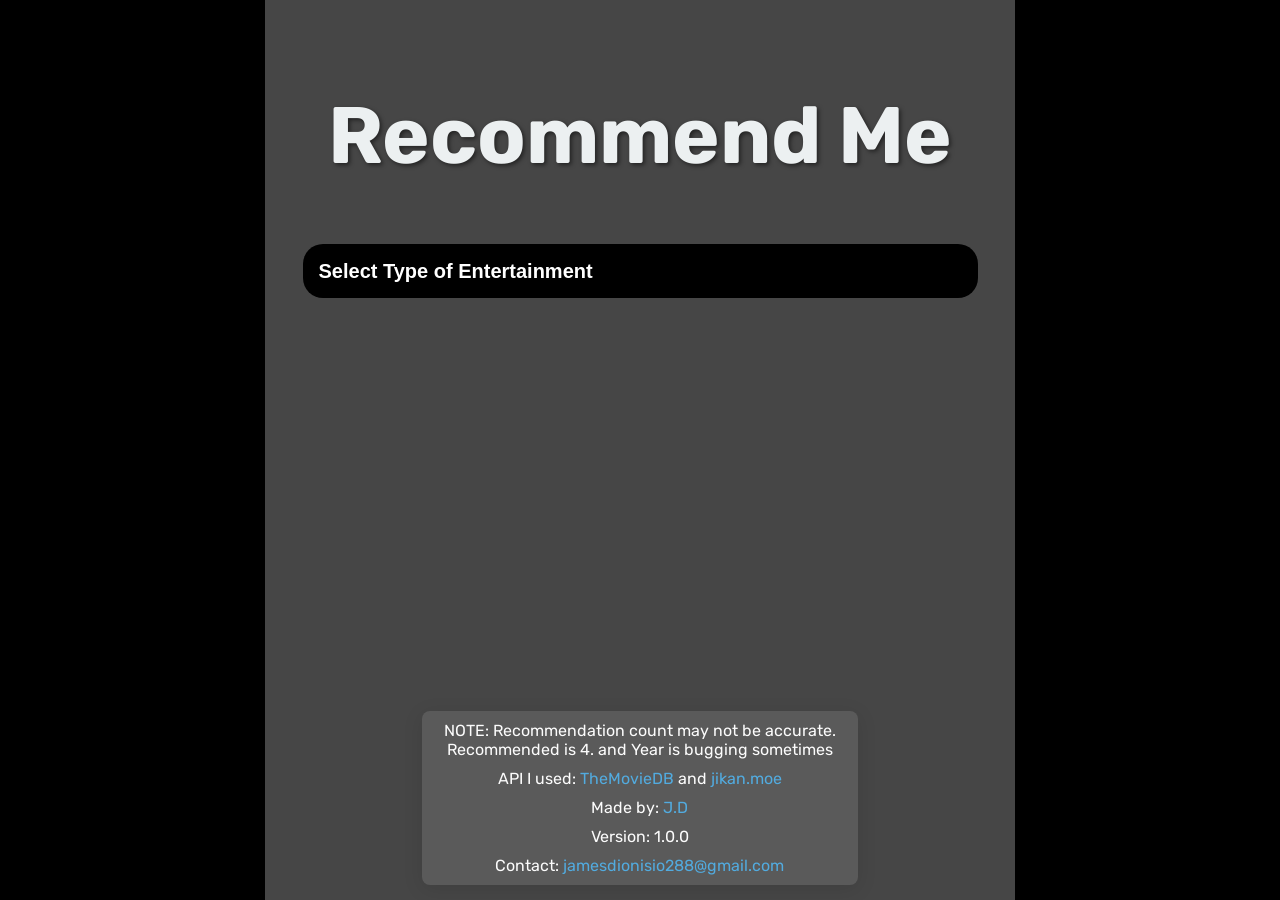
==== index.html @ 27cdae22 "Add files via upload" ====
<!DOCTYPE html>
<html lang="en">
  <head>
    <meta charset="UTF-8" />
    <meta name="viewport" content="width=device-width, initial-scale=1.0" />
    <title>RecomMe - Entertainment Recommendation</title>
    <link rel="icon" type="image/x-icon" href="favicon.svg" />
    <link rel="stylesheet" href="style.css" />
  </head>
  <body>
    <div id="loadingOverlay" class="loading-overlay"></div>
    <div class="container">
      <h1>Recommend Me</h1>
      <div class="container-content">
        

        <!-- Select Type of Entertainment -->
        <br />
        <select id="entertainment-type" onchange="updateSelections()">
          <option value="" disabled selected>
            Select Type of Entertainment
          </option>
          <option value="anime">anime</option>
          <option value="movie">movie</option>
          <option value="manga">manga</option>
        </select>
        <br />

        <div class="dropdown-container">
          <div id="genre-section" class="dropdown hidden">
            <div id="genre-dropdown" class="dropdown-toggle">Select Genres</div>
            <div class="dropdown-content" id="genres-container"></div>
          </div>

          <div id="exclude-genre-section" class="dropdown hidden">
            <div id="exclude-genre-dropdown" class="dropdown-toggle">
              Exclude Genres
            </div>
            <div class="dropdown-content" id="exclude-genres-container"></div>
          </div>
        </div>

        <!-- Year Range -->
        <div class="form-group hidden" id="year-range-section">
          <select id="year-range">
            <option value="">Select Year Range (Optional)</option>
            <option value="2000-2005">2000 - 2005</option>
            <option value="2006-2010">2006 - 2010</option>
            <option value="2011-2015">2011 - 2015</option>
            <option value="2016-2020">2016 - 2020</option>
            <option value="2021-2025">2021 - 2024</option>
          </select>
        </div>

        <!-- Number of Recommendations -->
        <div class="form-group hidden" id="recommendation-count-section">
          <label for="recommendation-count">How many recommendations? </label>
          <input
            class="form-control"
            name="quantity"
            id="recommendation-count"
            type="number"
            min="4"
            max="8"
            value="4"
          />
          <span style="opacity: 0.3;">max value is 8</span>
        </div>

        <!-- Recommend Me button -->
        <div class="button-container" >
          <button onclick="generateRecommendation()" style="display: none">
            Recommend Me!
          </button>
        </div>

        <div class="credit">
          <p>NOTE: Recommendation count may not be accurate. Recommended is 4. and Year is bugging sometimes</p>
          <p>API I used: <a href="https://www.themoviedb.org/" style="color:rgb(82, 171, 223);">TheMovieDB</a> and <a href="https://jikan.moe/" style="color:rgb(82, 171, 223);">jikan.moe</a></p>
          <p>Made by: <a href="https://github.com/Arnav-Pratap" style="color:rgb(82, 171, 223);">J.D</a></p>
          <p>Version: 1.0.0</p>
          <p>Contact: <a href="mailto:jamesdionisio288@gmail.com" style="color:rgb(82, 171, 223);">jamesdionisio288@gmail.com</a></p>
        </div>
      </div>
    </div>
    </script>
    <script src="script.js"></script>
  </body>
</html>
---- style.css ----
@import url("https://fonts.googleapis.com/css2?family=Nerko+One&family=Rubik:ital,wght@0,300..900;1,300..900&display=swap");

* {
  margin: 0;
  padding: 0;
}
body {
  font-family: "Rubik", sans-serif;
  background-color: #000000;
  color: #ecf0f1;
  display: flex;
  justify-content: center;
  align-items: center;
  height: 100vh;
}

.container {
  text-align: center;
  background-color: #ffffff46;
  width: 750px;
  height: 100%;
}
.container h1 {
  position: absolute;
  top: 15%;
  left: 50%;
  transform: translate(-50%, -50%);
  font-size: 80px;
  font-weight: bold;
  color: #ecf0f1; /* Light text color */
  text-shadow: 2px 2px 4px rgba(0, 0, 0, 0.5);
}
.container-content {
  margin-top: 30%;
}
.dropdown-container {
  display: flex;
  justify-content: space-between;
  align-items: center;
}
.dropdown-container.show {
  display: flex;
}
#genre-section,
#exclude-genre-section {
  width: 43%;
}
#genre-section {
  left: 5px;
}
#exclude-genre-section {
  right: 25px;
}
.dropdown-toggle {
  margin: 10px 0;
  padding: 5px;
  font-size: 16px;
  border-radius: 5px;
  border: none;
  background-color: #000000;
  color: #ffffff;
  width: 100%; /* Adjust width to fit within the section */
  text-align: left;
}

#genre-dropdown:hover,
#exclude-genre-dropdown:hover {
  background-color: rgba(3, 3, 3, 0.747);
  color: #c0392b;
}

#genre-dropdown,
#exclude-genre-dropdown {
  width: 100%; /* Adjust to fit within the dropdown container */
  padding: 15px;
  border-radius: 1em;
  cursor: pointer;
}

.dropdown-toggle {
  margin: 10px 0;
  padding: 5px;
  font-size: 16px;
  border-radius: 5px;
  border: none;
  background-color: #000000;
  color: #ffffff;
  width: 90%;
  text-align: left;
}

#genre-dropdown:hover {
  background-color: rgba(3, 3, 3, 0.747);
  color: #c0392b;
}

select {
  box-shadow: none;
  background-color: rgb(0, 0, 0); /* Dark transparent background */
  color: #ffffff;
  width: 90%;
  text-align: left;
  padding: 16px;
  border: none; /* Removes the border */
  border-radius: 1em; /* Makes the select rounded */
  font-weight: bold;
  font-size: 20px;
  appearance: none; /* Removes the default arrow */
  -webkit-appearance: none;
  -moz-appearance: none;
  cursor: pointer;
}

#entertainment-type:hover {
  background-color: rgba(3, 3, 3, 0.747); /* Darker on hover */
}

select:focus {
  outline: none; /* Remove default focus outline */
  background-color: rgba(0, 0, 0, 0.8); /* Slightly darker on focus */
}

#entertainment-type {
  font-weight: bold;
  border-radius: 1em;
  font-size: 20px;
}

.dropdown {
  position: relative;
  display: inline-block;
  margin-top: 10px;
  margin-left: 35px;
  width: 100%;
}
.dropdown-content * {
  box-sizing: border-box;
}
.dropdown-content {
  display: flex;
  flex-direction: row;
  flex-wrap: wrap;
  position: absolute;
  background-color: #464646;
  min-width: 90%;
  overflow: auto;
  box-shadow: 0 0 15px rgba(255, 255, 255, 0.705);
  z-index: 1;
  padding: 10px;
  max-height: 300px; /* Optional: Adjust based on your needs */
  box-sizing: border-box;
}

.dropdown-content label {
  display: flex;
  align-items: center;
  margin-right: 15px;
  margin-bottom: 5px;
}

.dropdown-content input[type="checkbox"] {
  margin-right: 5px;
}
.dropdown-content.show {
  display: block;
}

.dropdown-content {
  display: none;
  /* Add your desired styles here */
}
.show {
  display: block;
}
#genre-dropdown {
  width: 86%;
  padding: 15px;
  border-radius: 1em;
  cursor: pointer;
}

.selected-item {
  background-color: #ffffff46;
  color: #ffffff;
  white-space: nowrap; /* Prevent text wrapping */
  overflow: hidden; /* Hide the overflowed text */
  text-overflow: ellipsis; /* Add ellipsis (...) for overflowed text */
  margin-right: 6px;
  margin-top: 5px;
  padding: 3px;
  border-radius: 0.5em;
  max-width: 200px; /* Set the maximum width for the text */
  display: inline-block; /* Make sure the span behaves like a block */
  vertical-align: middle; /* Align with other items in the row */
}
/* Styles for the "Number of Recommendations" section */
#recommendation-count-section {
  margin-top: 20px;
  text-align: center;
  font-size: 16px;
  font-weight: bold;
  color: #ecf0f1; /* Light text color */
}

/* Input styling to match the modern look */
#recommendation-count {
  width: 20%;
  padding: 5px;
  font-size: 18px;
  font-weight: bold;
  background-color: #000; /* Black background */
  color: #ecf0f1; /* Light text color */
  border: 2px solid #ecf0f105; /* Light border */
  border-radius: 10px; /* Rounded input field */
  text-align: center;
  outline: none;
  transition: border-color 0.3s ease; /* Smooth transition for focus */
}

/* Input focus style */
#recommendation-count:focus {
  border-color: #3498db; /* Blue border on focus */
}
.button-container {
  display: flex;
  justify-content: center;
  margin-top: 100px; /* Adjust as needed */
}

button {
  background-color: #007bff;
  color: white;
  font-weight: bold;
  margin: 0;
  padding: 10px;
  font-size: 16px;
  border-radius: 6px;
  border: none;
}

button:hover {
  background-color: #c0392b;
  color: white;
  cursor: pointer;
}

.remove-btn {
  font-size: 20px;
  margin-left: 10px;
  margin-right: 5px;
  color: #c0392b;
  cursor: pointer;
  font-weight: bold;
}

.remove-btn:hover {
  color: #f5968c;
}
.hidden {
  display: none;
}
.show {
  display: block;
}

#year-range-section {
  margin-top: 15px;
}
#year {
  font-weight: bold;
  padding: 16px;
  border-radius: 1em;
  font-size: 18px;
  background-color: rgb(0, 0, 0);
  color: #ffffff;
  width: 90%;
  text-align: left;
  appearance: none; /* Removes the default arrow */
  -webkit-appearance: none;
  -moz-appearance: none;
  cursor: pointer;
}
#language:hover {
  background-color: rgba(3, 3, 3, 0.747); /* Darker on hover */
}

#language:focus {
  outline: none; /* Remove default focus outline */
  background-color: rgba(0, 0, 0, 0.8); /* Slightly darker on focus */
}
#year:hover {
  background-color: rgba(3, 3, 3, 0.747); /* Darker on hover */
}
#year:focus {
  outline: none; /* Remove default focus outline */
  background-color: rgba(0, 0, 0, 0.8); /* Slightly darker on focus */
}
#exclude-genre-dropdown {
  width: 86%;
  padding: 15px;
  border-radius: 1em;
  cursor: pointer;
}

#exclude-genre-dropdown:hover {
  background-color: rgba(3, 3, 3, 0.747);
  color: #c0392b;
}
.form-control {
  background-color: black;
  color: white;
  border-radius: 1em;
  font-weight: bold;
  text-align: center;
  outline-color: transparent;
}
.disabled {
  pointer-events: none;
  opacity: 0.3;
}

.popup {
  display: flex;
  flex-direction: column; /* Stack items vertically */
  align-items: center; /* Center items horizontally */
  position: fixed;
  top: 50%;
  left: 50%;
  transform: translate(-50%, -50%);
  background-color: #494949fa;
  padding: 25px;
  box-shadow: 0 8px 16px rgba(0, 0, 0, 0.2);
  z-index: 1000;
  max-width: 90%;
  width: auto;
  overflow: hidden;
}
.popup-close {
  background-color: rgb(163, 59, 59);
  font-size: 18px;
  padding-top: 5px;
  padding-right: 10px;
  padding-bottom: 5px;
  padding-left: 10px;
  color: white;
  cursor: pointer;
  position: absolute;
  top: 5px;
  right: 5px;
}
.popup-close:hover {
  opacity: 0.7;
  box-shadow: 0 0 15px rgba(235, 3, 42, 0.973);
}
.popup-container {
  display: flex;
  flex-direction: row;
  flex-wrap: wrap;
  justify-content: space-evenly;
  align-items: flex-start;
  overflow: auto;
  margin-top: 10px;
}

.popup-item {
  background-color: #000;
  margin: 10px;
  flex: 1 1 200px;
  border-radius: 0.5em;
  width: 200px;
  height: 350px;
  display: flex;
  flex-direction: column;
  justify-content: space-between;
  text-align: center;
  overflow: hidden; /* Ensure content does not overflow the item */
  position: relative; /* Required for positioning the image correctly */
}
.popup-item:hover {
  box-shadow: 0 0 15px rgba(0, 0, 0, 0.5);
}
.popup-item h3 {
  padding: 8px;
  -webkit-text-stroke: 1px rgba(250, 250, 250, 0.521);
  color: white;
  font-size: clamp(5px, 2vw, 16px); /* Minimum 12px, adaptive 2vw, max 16px */
  white-space: nowrap;
  overflow: hidden;
  text-overflow: ellipsis;
}

.popup-item img {
  width: 100%;
  height: 250px;
  object-fit: cover; /* Ensures the image fills the area */
  margin-bottom: 5px;
  transition: transform 0.3s ease-in-out; /* Smooth zoom transition */
}

.popup-error {
  position: absolute;
  top: 35%;
  left: 40%;
  transform: translate(-50%, -50%);
}
.popup-item p {
  color: #f3f3f3;
  font-weight: bold;
}

.popup-item a {
  background-color: #007bff;
  border: 1px solid #007bff;
  width: 100%;
  -webkit-text-stroke: 1px black;
  color: white;
  text-shadow: 3px 3px 0 #000, -1px -1px 0 #000, 1px -1px 0 #000,
    -1px 1px 0 #000, 1px 1px 0 #000;
  text-decoration: none;
  font-weight: bold;
  padding: 5px; /* Set padding initially */
  display: inline-block; /* Ensures the link behaves like a button */
  transition: 0.3s; /* Use transform for smooth scaling */
  text-align: center; /* Ensure text is centered */
  box-sizing: border-box; /* Include padding and border in the element's total width and height */
}

.popup-item a:hover {
  opacity: 0.5;
  padding: 10px;
  transform: scale(1.1); /* Slightly scale up on hover */
}
/* Button specific styling */
.regenerate-button {
  margin-top: 60px; /* Space between the popup content and the button */
  background-color: #007bff;
  color: white;
  border: none;
  padding: 12px 24px;
  border-radius: 6px;
  cursor: pointer;
  font-size: 16px;
  transition: background-color 0.3s;
}

.regenerate-button:hover {
  background-color: #c03a2bbd; /* Darker shade on hover */
}
.loading-overlay {
  position: fixed;
  top: 0;
  left: 0;
  width: 100%;
  height: 100%;
  background: rgba(0, 0, 0, 0.5); /* Darkens the background */
  backdrop-filter: blur(5px); /* Apply blur effect */
  display: none;
  justify-content: center;
  align-items: center;
  z-index: 999; /* Ensure it's above other content */
}

/* Spinner styling */
.loading-spinner {
  border: 16px solid #f3f3f3;
  border-top: 16px solid #3498db;
  border-radius: 50%;
  width: 120px;
  height: 120px;
  animation: spin 2s linear infinite;
}

/* Keyframes for spinning animation */
@keyframes spin {
  0% {
    transform: rotate(0deg);
  }
  100% {
    transform: rotate(360deg);
  }
}

/* Container for the spinner */
.spinner-container {
  position: fixed;
  top: 50%;
  left: 50%;
  transform: translate(-50%, -50%);
  z-index: 9999; /* Ensure it appears above other content */
  display: flex;
  justify-content: center;
  align-items: center;
}

/* Overlay to darken the background */
.overlay {
  position: fixed;
  top: 0;
  left: 0;
  width: 100%;
  height: 100%;
  background: rgba(0, 0, 0, 0.5); /* Semi-transparent dark background */
  z-index: 9998; /* Just below the spinner */
}
/* Spinner close button styling */
.spinner-close {
  position: absolute;
  top: 10px;
  right: 10px;
  background: #fff;
  border: 2px solid #ccc;
  border-radius: 50%;
  width: 24px;
  height: 24px;
  display: flex;
  align-items: center;
  justify-content: center;
  font-size: 16px;
  cursor: pointer;
  z-index: 10001; /* Ensure it appears above the spinner */
}

.spinner-close:hover {
  background: #f1f1f1;
}
.credit {
  text-align: center;
  position: absolute;
  width: 34%;
  top: 79%;
  left: 33%;
  background: rgba(255, 255, 255, 0.11); /* Light background for contrast */
  border-radius: 8px; /* Rounded corners */
  box-shadow: 0 4px 20px rgba(0, 0, 0, 0.1); /* Subtle shadow for depth */
  transition: transform 0.3s; /* Smooth hover effect */
}

.credit:hover {
  transform: translateY(-5px); /* Lift effect on hover */
}

.credit p {
  margin: 10px 0; /* Space between paragraphs */
  font-size: 1rem; /* Font size */
  color: #fcfcfc; /* Darker text color */
}

.credit a {
  color: rgb(82, 171, 223); /* Link color */
  text-decoration: none; /* Remove underline */
  transition: color 0.3s; /* Smooth color transition */
}

.credit a:hover {
  color: rgb(60, 130, 200); /* Darker color on hover */
  text-decoration: underline; /* Underline on hover */
}
@media (max-width: 1024px) {
  .popup {
    width: 95%; /* Full width minus some padding */
    padding: 15px; /* Smaller padding for small devices */
  }

  .popup-close {
    font-size: 16px; /* Adjust button size */
  }

  .popup-item {
    width: 100%; /* Use full width for smaller devices */
    max-width: 200px; /* Limit the max width to prevent too wide */
    height: auto; /* Let the height adjust based on content */
    margin: 10px; /* Add margin for spacing */
    box-sizing: border-box; /* Ensure padding/margins included in width */
  }

  .popup-item h3 {
    font-size: clamp(10px, 2vw, 14px); /* Ensure text resizes */
  }

  /* Adjust image size for smaller screens */
  .popup-item img {
    width: 100%; /* Make sure the image fills the width of the popup item */
    height: auto; /* Maintain aspect ratio */
    max-height: 200px; /* Limit the max height */
    object-fit: cover; /* Crop image to fit while preserving aspect ratio */
  }

  .container h1 {
    position: absolute;
    top: 15%;
    left: 50%;
    transform: translate(-50%, -50%);
    font-size: 65px;
    font-weight: bold;
    color: #ecf0f1; /* Light text color */
    text-shadow: 2px 2px 4px rgba(0, 0, 0, 0.5);
  }

  .credit {
    text-align: center;
    position: absolute;
    width: 55%;
    top: 79%;
    left: 22%;
    background: rgba(255, 255, 255, 0.11); /* Light background for contrast */
    border-radius: 8px; /* Rounded corners */
    box-shadow: 0 4px 20px rgba(0, 0, 0, 0.1); /* Subtle shadow for depth */
    transition: transform 0.3s; /* Smooth hover effect */
  }
  .credit p {
    font-size: 13px;
  }
  .button-container {
    display: flex;
    justify-content: center;
    margin-top: 50px; /* Adjust as needed */
  }
}
@media (max-width: 768px) {
  .popup {
    width: 95%; /* Full width minus some padding */
    padding: 20px; /* Smaller padding for small devices */
  }

  .popup-close {
    font-size: 16px; /* Adjust button size */
  }

  .popup-item {
    width: 100%; /* Use full width for smaller devices */
    max-width: 150px; /* Limit the max width to prevent too wide */
    height: auto; /* Let the height adjust based on content */
    margin: 10px; /* Add margin for spacing */
    box-sizing: border-box; /* Ensure padding/margins included in width */
  }

  .popup-item h3 {
    font-size: clamp(10px, 2vw, 14px); /* Ensure text resizes */
  }

  /* Adjust image size for smaller screens */
  .popup-item img {
    width: 100%; /* Make sure the image fills the width of the popup item */
    height: auto; /* Maintain aspect ratio */
    max-height: 200px; /* Limit the max height */
    object-fit: cover; /* Crop image to fit while preserving aspect ratio */
  }
  .container {
    width: 100%;
  }
  .container h1 {
    position: absolute;
    top: 15%;
    left: 50%;
    transform: translate(-50%, -50%);
    font-size: 70px;
    font-weight: bold;
    color: #ecf0f1; /* Light text color */
    text-shadow: 2px 2px 4px rgba(0, 0, 0, 0.5);
  }

  .credit {
    text-align: center;
    position: absolute;
    width: 80%;
    top: 81%;
    left: 9%;
    background: rgba(255, 255, 255, 0.11); /* Light background for contrast */
    border-radius: 8px; /* Rounded corners */
    box-shadow: 0 4px 20px rgba(0, 0, 0, 0.1); /* Subtle shadow for depth */
    transition: transform 0.3s; /* Smooth hover effect */
  }
  .credit p {
    font-size: 12px;
  }

  .button-container {
    display: flex;
    justify-content: center;
    margin-top: 45px; /* Adjust as needed */
    margin-right: 25px;
  }
}
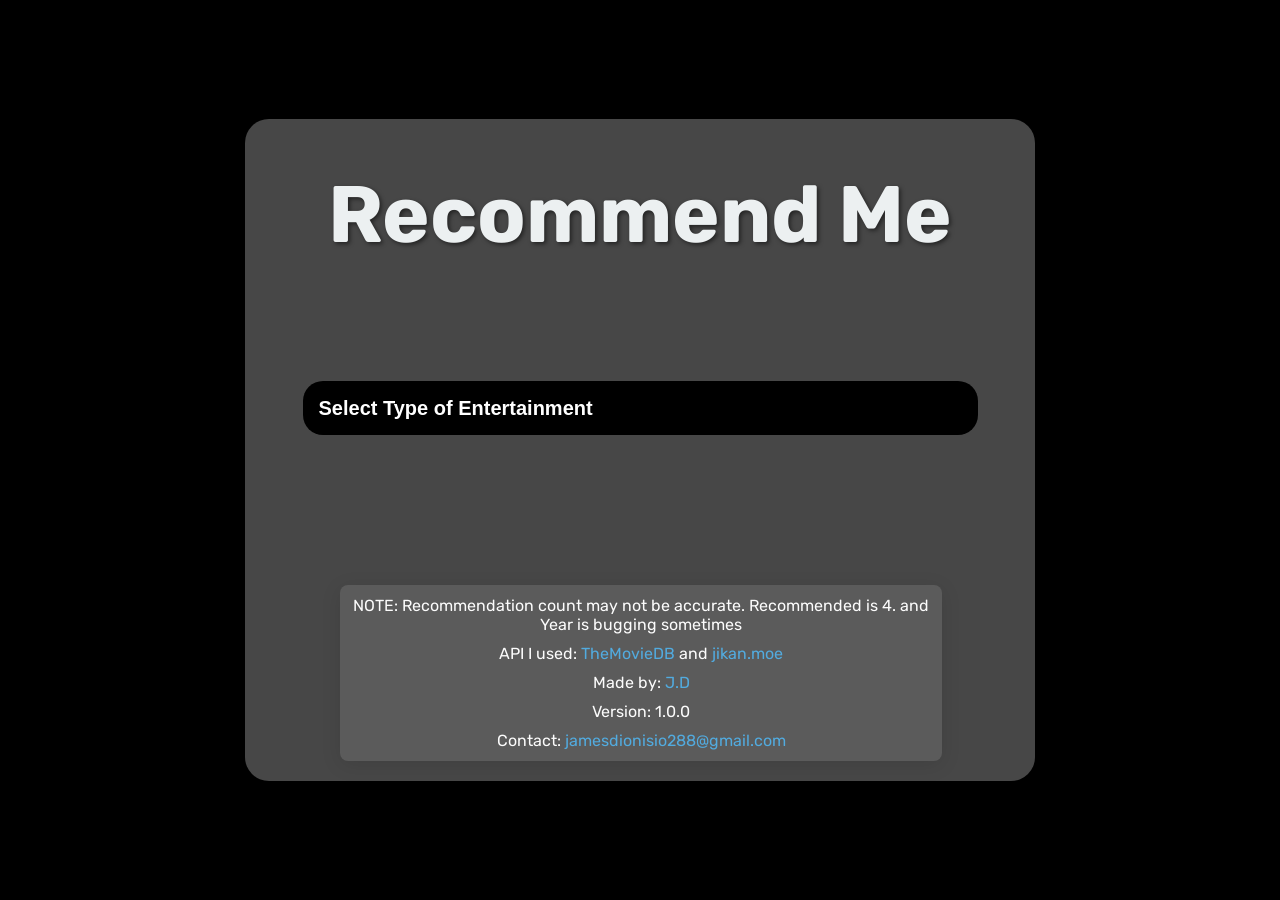
==== commit d3949f40: "Add files via upload" ====
--- a/index.html
+++ b/index.html
@@ -2,7 +2,7 @@
 <html lang="en">
   <head>
     <meta charset="UTF-8" />
-    <meta name="viewport" content="width=device-width, initial-scale=1.0" />
+    <meta name="viewport" content="width=750, initial-scale=1.0"> 
     <title>RecomMe - Entertainment Recommendation</title>
     <link rel="icon" type="image/x-icon" href="favicon.svg" />
     <link rel="stylesheet" href="style.css" />
@@ -10,10 +10,9 @@
   <body>
     <div id="loadingOverlay" class="loading-overlay"></div>
     <div class="container">
-      <h1>Recommend Me</h1>
       <div class="container-content">
         
-
+        <h1>Recommend Me</h1>
         <!-- Select Type of Entertainment -->
         <br />
         <select id="entertainment-type" onchange="updateSelections()">
--- a/style.css
+++ b/style.css
@@ -1,9 +1,5 @@
 @import url("https://fonts.googleapis.com/css2?family=Nerko+One&family=Rubik:ital,wght@0,300..900;1,300..900&display=swap");
 
-* {
-  margin: 0;
-  padding: 0;
-}
 body {
   font-family: "Rubik", sans-serif;
   background-color: #000000;
@@ -11,18 +7,55 @@
   display: flex;
   justify-content: center;
   align-items: center;
-  height: 100vh;
+  height: 100vh; /* Full height of the viewport */
+  margin: 0; /* Remove default margin */
 }
 
 .container {
   text-align: center;
-  background-color: #ffffff46;
+  background-color: rgba(
+    255,
+    255,
+    255,
+    0.28
+  ); /* Updated for better transparency */
   width: 750px;
+  max-width: 90%; /* Responsive width */
+  padding: 20px;
+  border-radius: 1.5em; /* Optional padding */
+}
+
+/* Ensuring the body and html cover full height */
+html,
+body {
   height: 100%;
+  overflow: auto; /* Set height to 100% for both */
+}
+::-webkit-scrollbar {
+  width: 12px; /* Width of the scrollbar */
+}
+
+::-webkit-scrollbar-track {
+  background: #f1f1f1; /* Color of the scrollbar track */
+  border-radius: 10px; /* Rounded corners for the track */
+}
+
+::-webkit-scrollbar-thumb {
+  background: #888; /* Color of the scrollbar thumb */
+  border-radius: 10px; /* Rounded corners for the thumb */
+}
+
+::-webkit-scrollbar-thumb:hover {
+  background: #555; /* Color of the scrollbar thumb on hover */
+}
+
+/* Scrollbar styling for Firefox */
+* {
+  scrollbar-width: thin; /* Thin scrollbar */
+  scrollbar-color: #888 #f1f1f1; /* Thumb and track colors */
 }
 .container h1 {
-  position: absolute;
-  top: 15%;
+  position: relative;
   left: 50%;
   transform: translate(-50%, -50%);
   font-size: 80px;
@@ -31,7 +64,7 @@
   text-shadow: 2px 2px 4px rgba(0, 0, 0, 0.5);
 }
 .container-content {
-  margin-top: 30%;
+  margin-top: 10%;
 }
 .dropdown-container {
   display: flex;
@@ -321,7 +354,7 @@
 
 .popup {
   display: flex;
-  flex-direction: column; /* Stack items vertically */
+  flex-direction: column; /* Change to column layout */
   align-items: center; /* Center items horizontally */
   position: fixed;
   top: 50%;
@@ -335,6 +368,7 @@
   width: auto;
   overflow: hidden;
 }
+
 .popup-close {
   background-color: rgb(163, 59, 59);
   font-size: 18px;
@@ -368,7 +402,7 @@
   flex: 1 1 200px;
   border-radius: 0.5em;
   width: 200px;
-  height: 350px;
+  height: 398px;
   display: flex;
   flex-direction: column;
   justify-content: space-between;
@@ -376,6 +410,18 @@
   overflow: hidden; /* Ensure content does not overflow the item */
   position: relative; /* Required for positioning the image correctly */
 }
+
+.popup-item img {
+  width: 100%;
+  height: 100%;
+  object-fit: cover;
+  transition: transform 0.5s ease; /* Smooth transition for zoom */
+}
+
+.popup-item:hover img {
+  transform: scale(1.1); /* Zoom the image when hovered */
+}
+
 .popup-item:hover {
   box-shadow: 0 0 15px rgba(0, 0, 0, 0.5);
 }
@@ -427,8 +473,7 @@
 
 .popup-item a:hover {
   opacity: 0.5;
-  padding: 10px;
-  transform: scale(1.1); /* Slightly scale up on hover */
+  transform: scale(1.2); /* Slightly scale up on hover */
 }
 /* Button specific styling */
 .regenerate-button {
@@ -452,12 +497,12 @@
   left: 0;
   width: 100%;
   height: 100%;
-  background: rgba(0, 0, 0, 0.5); /* Darkens the background */
-  backdrop-filter: blur(5px); /* Apply blur effect */
+  background: rgba(0, 0, 0, 0.5);
+  backdrop-filter: blur(5px);
   display: none;
   justify-content: center;
   align-items: center;
-  z-index: 999; /* Ensure it's above other content */
+  z-index: 999;
 }
 
 /* Spinner styling */
@@ -524,11 +569,12 @@
   background: #f1f1f1;
 }
 .credit {
+  margin-top: 50px;
+  padding: 1px;
   text-align: center;
-  position: absolute;
-  width: 34%;
-  top: 79%;
-  left: 33%;
+  position: relative;
+  width: 80%;
+  left: 10%;
   background: rgba(255, 255, 255, 0.11); /* Light background for contrast */
   border-radius: 8px; /* Rounded corners */
   box-shadow: 0 4px 20px rgba(0, 0, 0, 0.1); /* Subtle shadow for depth */
@@ -556,6 +602,23 @@
   text-decoration: underline; /* Underline on hover */
 }
 @media (max-width: 1024px) {
+  .container {
+    text-align: center;
+    background-color: rgba(
+      255,
+      255,
+      255,
+      0.28
+    ); /* Updated for better transparency */
+    width: 750px;
+    max-width: 90%; /* Responsive width */
+    padding: 20px;
+    background-size: cover; /* Optional padding */
+  }
+  html,
+  body {
+    overflow: auto; /* Set height to 100% for both */
+  }
   .popup {
     width: 95%; /* Full width minus some padding */
     padding: 15px; /* Smaller padding for small devices */
@@ -586,7 +649,7 @@
   }
 
   .container h1 {
-    position: absolute;
+    position: relative;
     top: 15%;
     left: 50%;
     transform: translate(-50%, -50%);
@@ -597,11 +660,12 @@
   }
 
   .credit {
+    margin-top: 50px;
+    padding: 1px;
     text-align: center;
-    position: absolute;
-    width: 55%;
-    top: 79%;
-    left: 22%;
+    position: relative;
+    width: 80%;
+    left: 10%;
     background: rgba(255, 255, 255, 0.11); /* Light background for contrast */
     border-radius: 8px; /* Rounded corners */
     box-shadow: 0 4px 20px rgba(0, 0, 0, 0.1); /* Subtle shadow for depth */
@@ -617,6 +681,10 @@
   }
 }
 @media (max-width: 768px) {
+  .container {
+    width: 100%;
+    background-size: cover;
+  }
   .popup {
     width: 95%; /* Full width minus some padding */
     padding: 20px; /* Smaller padding for small devices */
@@ -649,7 +717,7 @@
     width: 100%;
   }
   .container h1 {
-    position: absolute;
+    position: relative;
     top: 15%;
     left: 50%;
     transform: translate(-50%, -50%);
@@ -660,11 +728,12 @@
   }
 
   .credit {
+    margin-top: 50px;
+    padding: 1px;
     text-align: center;
-    position: absolute;
+    position: relative;
     width: 80%;
-    top: 81%;
-    left: 9%;
+    left: 10%;
     background: rgba(255, 255, 255, 0.11); /* Light background for contrast */
     border-radius: 8px; /* Rounded corners */
     box-shadow: 0 4px 20px rgba(0, 0, 0, 0.1); /* Subtle shadow for depth */
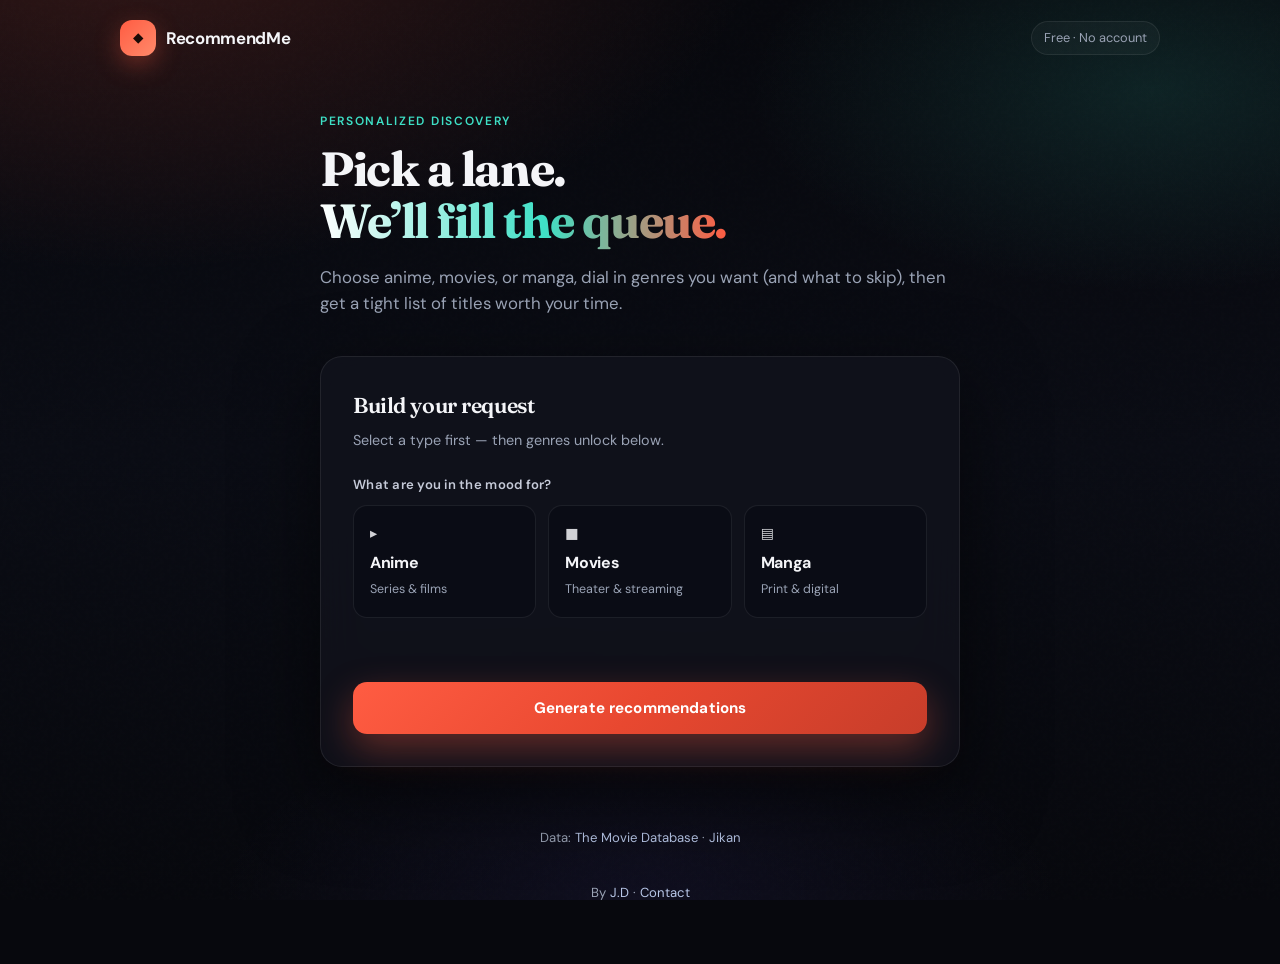
==== commit e47306ee: "Add files via upload" ====
--- a/index.html
+++ b/index.html
@@ -1,88 +1,236 @@
-<!DOCTYPE html>
-<html lang="en">
-  <head>
-    <meta charset="UTF-8" />
-    <meta name="viewport" content="width=750, initial-scale=1.0"> 
-    <title>RecomMe - Entertainment Recommendation</title>
-    <link rel="icon" type="image/x-icon" href="favicon.svg" />
-    <link rel="stylesheet" href="style.css" />
-  </head>
-  <body>
-    <div id="loadingOverlay" class="loading-overlay"></div>
-    <div class="container">
-      <div class="container-content">
-        
-        <h1>Recommend Me</h1>
-        <!-- Select Type of Entertainment -->
-        <br />
-        <select id="entertainment-type" onchange="updateSelections()">
-          <option value="" disabled selected>
-            Select Type of Entertainment
-          </option>
-          <option value="anime">anime</option>
-          <option value="movie">movie</option>
-          <option value="manga">manga</option>
-        </select>
-        <br />
-
-        <div class="dropdown-container">
-          <div id="genre-section" class="dropdown hidden">
-            <div id="genre-dropdown" class="dropdown-toggle">Select Genres</div>
-            <div class="dropdown-content" id="genres-container"></div>
-          </div>
-
-          <div id="exclude-genre-section" class="dropdown hidden">
-            <div id="exclude-genre-dropdown" class="dropdown-toggle">
-              Exclude Genres
-            </div>
-            <div class="dropdown-content" id="exclude-genres-container"></div>
-          </div>
-        </div>
-
-        <!-- Year Range -->
-        <div class="form-group hidden" id="year-range-section">
-          <select id="year-range">
-            <option value="">Select Year Range (Optional)</option>
-            <option value="2000-2005">2000 - 2005</option>
-            <option value="2006-2010">2006 - 2010</option>
-            <option value="2011-2015">2011 - 2015</option>
-            <option value="2016-2020">2016 - 2020</option>
-            <option value="2021-2025">2021 - 2024</option>
-          </select>
-        </div>
-
-        <!-- Number of Recommendations -->
-        <div class="form-group hidden" id="recommendation-count-section">
-          <label for="recommendation-count">How many recommendations? </label>
-          <input
-            class="form-control"
-            name="quantity"
-            id="recommendation-count"
-            type="number"
-            min="4"
-            max="8"
-            value="4"
-          />
-          <span style="opacity: 0.3;">max value is 8</span>
-        </div>
-
-        <!-- Recommend Me button -->
-        <div class="button-container" >
-          <button onclick="generateRecommendation()" style="display: none">
-            Recommend Me!
-          </button>
-        </div>
-
-        <div class="credit">
-          <p>NOTE: Recommendation count may not be accurate. Recommended is 4. and Year is bugging sometimes</p>
-          <p>API I used: <a href="https://www.themoviedb.org/" style="color:rgb(82, 171, 223);">TheMovieDB</a> and <a href="https://jikan.moe/" style="color:rgb(82, 171, 223);">jikan.moe</a></p>
-          <p>Made by: <a href="https://github.com/Arnav-Pratap" style="color:rgb(82, 171, 223);">J.D</a></p>
-          <p>Version: 1.0.0</p>
-          <p>Contact: <a href="mailto:jamesdionisio288@gmail.com" style="color:rgb(82, 171, 223);">jamesdionisio288@gmail.com</a></p>
-        </div>
-      </div>
-    </div>
-    </script>
-    <script src="script.js"></script>
-  </body>
-</html>
+<!DOCTYPE html>
+<html lang="en">
+  <head>
+    <meta charset="UTF-8" />
+    <meta name="viewport" content="width=device-width, initial-scale=1.0" />
+    <meta
+      name="description"
+      content="Discover anime, movies, and manga tailored to your taste — smart genre filters powered by Jikan and The Movie Database."
+    />
+    <title>RecommendMe — Your next watch, read, or binge</title>
+    <link rel="icon" type="image/svg+xml" href="favicon.svg" />
+    <link rel="stylesheet" href="style.css" />
+  </head>
+  <body>
+    <div
+      id="loadingOverlay"
+      class="loading-overlay"
+      aria-hidden="true"
+      role="status"
+    >
+      <div class="loading-panel">
+        <div class="loading-visual" aria-hidden="true">
+          <span class="loading-ring"></span>
+          <span class="loading-ring loading-ring--delayed"></span>
+          <span class="loading-core"></span>
+        </div>
+        <p class="loading-title" id="loadingTitle">Finding recommendations</p>
+        <p class="loading-sub" id="loadingMessage">
+          Querying catalogs and matching genres…
+        </p>
+        <div class="loading-bar" aria-hidden="true">
+          <span class="loading-bar-fill"></span>
+        </div>
+      </div>
+    </div>
+
+    <a class="skip-link" href="#main">Skip to form</a>
+
+    <div class="bg-mesh" aria-hidden="true"></div>
+    <div class="bg-grain" aria-hidden="true"></div>
+
+    <header class="site-header">
+      <div class="site-header__inner">
+        <a class="brand" href="#" aria-label="RecommendMe home">
+          <span class="brand__mark">◆</span>
+          <span class="brand__text">RecommendMe</span>
+        </a>
+        <span class="site-header__tag">Free · No account</span>
+      </div>
+    </header>
+
+    <main id="main" class="main">
+      <section class="hero">
+        <p class="hero__eyebrow">Personalized discovery</p>
+        <h1 class="hero__title">
+          Pick a lane.<br />
+          <span class="hero__title-accent">We’ll fill the queue.</span>
+        </h1>
+        <p class="hero__lead">
+          Choose anime, movies, or manga, dial in genres you want (and what to
+          skip), then get a tight list of titles worth your time.
+        </p>
+      </section>
+
+      <section class="panel" aria-labelledby="builder-heading">
+        <div class="panel__head">
+          <h2 id="builder-heading" class="panel__title">Build your request</h2>
+          <p class="panel__hint">
+            Select a type first — then genres unlock below.
+          </p>
+        </div>
+
+        <div class="field">
+          <span class="field__label" id="type-label">What are you in the mood for?</span>
+          <div
+            class="type-grid"
+            role="group"
+            aria-labelledby="type-label"
+          >
+            <button
+              type="button"
+              class="type-card"
+              data-type-value="anime"
+              aria-pressed="false"
+            >
+              <span class="type-card__icon" aria-hidden="true">▸</span>
+              <span class="type-card__name">Anime</span>
+              <span class="type-card__desc">Series &amp; films</span>
+            </button>
+            <button
+              type="button"
+              class="type-card"
+              data-type-value="movie"
+              aria-pressed="false"
+            >
+              <span class="type-card__icon" aria-hidden="true">■</span>
+              <span class="type-card__name">Movies</span>
+              <span class="type-card__desc">Theater &amp; streaming</span>
+            </button>
+            <button
+              type="button"
+              class="type-card"
+              data-type-value="manga"
+              aria-pressed="false"
+            >
+              <span class="type-card__icon" aria-hidden="true">▤</span>
+              <span class="type-card__name">Manga</span>
+              <span class="type-card__desc">Print &amp; digital</span>
+            </button>
+          </div>
+          <label class="visually-hidden" for="entertainment-type"
+            >Type of entertainment</label
+          >
+          <select
+            id="entertainment-type"
+            class="visually-hidden"
+            onchange="updateSelections()"
+          >
+            <option value="" selected disabled>Select type</option>
+            <option value="anime">Anime</option>
+            <option value="movie">Movie</option>
+            <option value="manga">Manga</option>
+          </select>
+        </div>
+
+        <div class="dropdown-container">
+          <div id="genre-section" class="dropdown field hidden">
+            <label class="field__label" for="genre-dropdown">Genres to include</label>
+            <div
+              id="genre-dropdown"
+              class="dropdown-toggle"
+              role="button"
+              tabindex="0"
+              aria-expanded="false"
+              aria-haspopup="listbox"
+            >
+              Select genres
+            </div>
+            <div class="dropdown-content" id="genres-container"></div>
+          </div>
+
+          <div id="exclude-genre-section" class="dropdown field hidden">
+            <label class="field__label" for="exclude-genre-dropdown"
+              >Genres to avoid</label
+            >
+            <div
+              id="exclude-genre-dropdown"
+              class="dropdown-toggle disabled"
+              role="button"
+              tabindex="0"
+              aria-expanded="false"
+            >
+              Exclude genres
+            </div>
+            <div class="dropdown-content" id="exclude-genres-container"></div>
+          </div>
+        </div>
+
+        <div class="grid-controls">
+          <div class="form-group hidden field" id="year-range-section">
+            <label class="field__label" for="year-range">Year range</label>
+            <select id="year-range">
+              <option value="">Any year</option>
+              <option value="2000-2005">2000 – 2005</option>
+              <option value="2006-2010">2006 – 2010</option>
+              <option value="2011-2015">2011 – 2015</option>
+              <option value="2016-2020">2016 – 2020</option>
+              <option value="2021-2025">2021 – 2025</option>
+            </select>
+          </div>
+
+          <div class="form-group hidden field" id="recommendation-count-section">
+            <label class="field__label" for="recommendation-count"
+              >How many picks?</label
+            >
+            <input
+              class="form-control"
+              name="quantity"
+              id="recommendation-count"
+              type="number"
+              min="4"
+              max="8"
+              value="4"
+              inputmode="numeric"
+            />
+            <span class="helper-text">Between 4 and 8 results.</span>
+          </div>
+        </div>
+
+        <div class="button-container">
+          <button
+            type="button"
+            id="generate-btn"
+            class="btn btn--primary btn--full"
+            onclick="generateRecommendation()"
+            hidden
+          >
+            Generate recommendations
+          </button>
+        </div>
+      </section>
+
+      <footer class="site-footer">
+        <p>
+          Data:
+          <a
+            href="https://www.themoviedb.org/"
+            target="_blank"
+            rel="noopener noreferrer"
+            >The Movie Database</a
+          >
+          ·
+          <a
+            href="https://jikan.moe/"
+            target="_blank"
+            rel="noopener noreferrer"
+            >Jikan</a
+          >
+        </p>
+        <p>
+          By
+          <a
+            href="https://github.com/Arnav-Pratap"
+            target="_blank"
+            rel="noopener noreferrer"
+            >J.D</a
+          >
+          ·
+          <a href="mailto:jamesdionisio288@gmail.com">Contact</a>
+        </p>
+      </footer>
+    </main>
+
+    <script src="script.js"></script>
+  </body>
+</html>
--- a/style.css
+++ b/style.css
@@ -1,752 +1,865 @@
-@import url("https://fonts.googleapis.com/css2?family=Nerko+One&family=Rubik:ital,wght@0,300..900;1,300..900&display=swap");
-
-body {
-  font-family: "Rubik", sans-serif;
-  background-color: #000000;
-  color: #ecf0f1;
-  display: flex;
-  justify-content: center;
-  align-items: center;
-  height: 100vh; /* Full height of the viewport */
-  margin: 0; /* Remove default margin */
-}
-
-.container {
-  text-align: center;
-  background-color: rgba(
-    255,
-    255,
-    255,
-    0.28
-  ); /* Updated for better transparency */
-  width: 750px;
-  max-width: 90%; /* Responsive width */
-  padding: 20px;
-  border-radius: 1.5em; /* Optional padding */
-}
-
-/* Ensuring the body and html cover full height */
-html,
-body {
-  height: 100%;
-  overflow: auto; /* Set height to 100% for both */
-}
-::-webkit-scrollbar {
-  width: 12px; /* Width of the scrollbar */
-}
-
-::-webkit-scrollbar-track {
-  background: #f1f1f1; /* Color of the scrollbar track */
-  border-radius: 10px; /* Rounded corners for the track */
-}
-
-::-webkit-scrollbar-thumb {
-  background: #888; /* Color of the scrollbar thumb */
-  border-radius: 10px; /* Rounded corners for the thumb */
-}
-
-::-webkit-scrollbar-thumb:hover {
-  background: #555; /* Color of the scrollbar thumb on hover */
-}
-
-/* Scrollbar styling for Firefox */
-* {
-  scrollbar-width: thin; /* Thin scrollbar */
-  scrollbar-color: #888 #f1f1f1; /* Thumb and track colors */
-}
-.container h1 {
-  position: relative;
-  left: 50%;
-  transform: translate(-50%, -50%);
-  font-size: 80px;
-  font-weight: bold;
-  color: #ecf0f1; /* Light text color */
-  text-shadow: 2px 2px 4px rgba(0, 0, 0, 0.5);
-}
-.container-content {
-  margin-top: 10%;
-}
-.dropdown-container {
-  display: flex;
-  justify-content: space-between;
-  align-items: center;
-}
-.dropdown-container.show {
-  display: flex;
-}
-#genre-section,
-#exclude-genre-section {
-  width: 43%;
-}
-#genre-section {
-  left: 5px;
-}
-#exclude-genre-section {
-  right: 25px;
-}
-.dropdown-toggle {
-  margin: 10px 0;
-  padding: 5px;
-  font-size: 16px;
-  border-radius: 5px;
-  border: none;
-  background-color: #000000;
-  color: #ffffff;
-  width: 100%; /* Adjust width to fit within the section */
-  text-align: left;
-}
-
-#genre-dropdown:hover,
-#exclude-genre-dropdown:hover {
-  background-color: rgba(3, 3, 3, 0.747);
-  color: #c0392b;
-}
-
-#genre-dropdown,
-#exclude-genre-dropdown {
-  width: 100%; /* Adjust to fit within the dropdown container */
-  padding: 15px;
-  border-radius: 1em;
-  cursor: pointer;
-}
-
-.dropdown-toggle {
-  margin: 10px 0;
-  padding: 5px;
-  font-size: 16px;
-  border-radius: 5px;
-  border: none;
-  background-color: #000000;
-  color: #ffffff;
-  width: 90%;
-  text-align: left;
-}
-
-#genre-dropdown:hover {
-  background-color: rgba(3, 3, 3, 0.747);
-  color: #c0392b;
-}
-
-select {
-  box-shadow: none;
-  background-color: rgb(0, 0, 0); /* Dark transparent background */
-  color: #ffffff;
-  width: 90%;
-  text-align: left;
-  padding: 16px;
-  border: none; /* Removes the border */
-  border-radius: 1em; /* Makes the select rounded */
-  font-weight: bold;
-  font-size: 20px;
-  appearance: none; /* Removes the default arrow */
-  -webkit-appearance: none;
-  -moz-appearance: none;
-  cursor: pointer;
-}
-
-#entertainment-type:hover {
-  background-color: rgba(3, 3, 3, 0.747); /* Darker on hover */
-}
-
-select:focus {
-  outline: none; /* Remove default focus outline */
-  background-color: rgba(0, 0, 0, 0.8); /* Slightly darker on focus */
-}
-
-#entertainment-type {
-  font-weight: bold;
-  border-radius: 1em;
-  font-size: 20px;
-}
-
-.dropdown {
-  position: relative;
-  display: inline-block;
-  margin-top: 10px;
-  margin-left: 35px;
-  width: 100%;
-}
-.dropdown-content * {
-  box-sizing: border-box;
-}
-.dropdown-content {
-  display: flex;
-  flex-direction: row;
-  flex-wrap: wrap;
-  position: absolute;
-  background-color: #464646;
-  min-width: 90%;
-  overflow: auto;
-  box-shadow: 0 0 15px rgba(255, 255, 255, 0.705);
-  z-index: 1;
-  padding: 10px;
-  max-height: 300px; /* Optional: Adjust based on your needs */
-  box-sizing: border-box;
-}
-
-.dropdown-content label {
-  display: flex;
-  align-items: center;
-  margin-right: 15px;
-  margin-bottom: 5px;
-}
-
-.dropdown-content input[type="checkbox"] {
-  margin-right: 5px;
-}
-.dropdown-content.show {
-  display: block;
-}
-
-.dropdown-content {
-  display: none;
-  /* Add your desired styles here */
-}
-.show {
-  display: block;
-}
-#genre-dropdown {
-  width: 86%;
-  padding: 15px;
-  border-radius: 1em;
-  cursor: pointer;
-}
-
-.selected-item {
-  background-color: #ffffff46;
-  color: #ffffff;
-  white-space: nowrap; /* Prevent text wrapping */
-  overflow: hidden; /* Hide the overflowed text */
-  text-overflow: ellipsis; /* Add ellipsis (...) for overflowed text */
-  margin-right: 6px;
-  margin-top: 5px;
-  padding: 3px;
-  border-radius: 0.5em;
-  max-width: 200px; /* Set the maximum width for the text */
-  display: inline-block; /* Make sure the span behaves like a block */
-  vertical-align: middle; /* Align with other items in the row */
-}
-/* Styles for the "Number of Recommendations" section */
-#recommendation-count-section {
-  margin-top: 20px;
-  text-align: center;
-  font-size: 16px;
-  font-weight: bold;
-  color: #ecf0f1; /* Light text color */
-}
-
-/* Input styling to match the modern look */
-#recommendation-count {
-  width: 20%;
-  padding: 5px;
-  font-size: 18px;
-  font-weight: bold;
-  background-color: #000; /* Black background */
-  color: #ecf0f1; /* Light text color */
-  border: 2px solid #ecf0f105; /* Light border */
-  border-radius: 10px; /* Rounded input field */
-  text-align: center;
-  outline: none;
-  transition: border-color 0.3s ease; /* Smooth transition for focus */
-}
-
-/* Input focus style */
-#recommendation-count:focus {
-  border-color: #3498db; /* Blue border on focus */
-}
-.button-container {
-  display: flex;
-  justify-content: center;
-  margin-top: 100px; /* Adjust as needed */
-}
-
-button {
-  background-color: #007bff;
-  color: white;
-  font-weight: bold;
-  margin: 0;
-  padding: 10px;
-  font-size: 16px;
-  border-radius: 6px;
-  border: none;
-}
-
-button:hover {
-  background-color: #c0392b;
-  color: white;
-  cursor: pointer;
-}
-
-.remove-btn {
-  font-size: 20px;
-  margin-left: 10px;
-  margin-right: 5px;
-  color: #c0392b;
-  cursor: pointer;
-  font-weight: bold;
-}
-
-.remove-btn:hover {
-  color: #f5968c;
-}
-.hidden {
-  display: none;
-}
-.show {
-  display: block;
-}
-
-#year-range-section {
-  margin-top: 15px;
-}
-#year {
-  font-weight: bold;
-  padding: 16px;
-  border-radius: 1em;
-  font-size: 18px;
-  background-color: rgb(0, 0, 0);
-  color: #ffffff;
-  width: 90%;
-  text-align: left;
-  appearance: none; /* Removes the default arrow */
-  -webkit-appearance: none;
-  -moz-appearance: none;
-  cursor: pointer;
-}
-#language:hover {
-  background-color: rgba(3, 3, 3, 0.747); /* Darker on hover */
-}
-
-#language:focus {
-  outline: none; /* Remove default focus outline */
-  background-color: rgba(0, 0, 0, 0.8); /* Slightly darker on focus */
-}
-#year:hover {
-  background-color: rgba(3, 3, 3, 0.747); /* Darker on hover */
-}
-#year:focus {
-  outline: none; /* Remove default focus outline */
-  background-color: rgba(0, 0, 0, 0.8); /* Slightly darker on focus */
-}
-#exclude-genre-dropdown {
-  width: 86%;
-  padding: 15px;
-  border-radius: 1em;
-  cursor: pointer;
-}
-
-#exclude-genre-dropdown:hover {
-  background-color: rgba(3, 3, 3, 0.747);
-  color: #c0392b;
-}
-.form-control {
-  background-color: black;
-  color: white;
-  border-radius: 1em;
-  font-weight: bold;
-  text-align: center;
-  outline-color: transparent;
-}
-.disabled {
-  pointer-events: none;
-  opacity: 0.3;
-}
-
-.popup {
-  display: flex;
-  flex-direction: column; /* Change to column layout */
-  align-items: center; /* Center items horizontally */
-  position: fixed;
-  top: 50%;
-  left: 50%;
-  transform: translate(-50%, -50%);
-  background-color: #494949fa;
-  padding: 25px;
-  box-shadow: 0 8px 16px rgba(0, 0, 0, 0.2);
-  z-index: 1000;
-  max-width: 90%;
-  width: auto;
-  overflow: hidden;
-}
-
-.popup-close {
-  background-color: rgb(163, 59, 59);
-  font-size: 18px;
-  padding-top: 5px;
-  padding-right: 10px;
-  padding-bottom: 5px;
-  padding-left: 10px;
-  color: white;
-  cursor: pointer;
-  position: absolute;
-  top: 5px;
-  right: 5px;
-}
-.popup-close:hover {
-  opacity: 0.7;
-  box-shadow: 0 0 15px rgba(235, 3, 42, 0.973);
-}
-.popup-container {
-  display: flex;
-  flex-direction: row;
-  flex-wrap: wrap;
-  justify-content: space-evenly;
-  align-items: flex-start;
-  overflow: auto;
-  margin-top: 10px;
-}
-
-.popup-item {
-  background-color: #000;
-  margin: 10px;
-  flex: 1 1 200px;
-  border-radius: 0.5em;
-  width: 200px;
-  height: 398px;
-  display: flex;
-  flex-direction: column;
-  justify-content: space-between;
-  text-align: center;
-  overflow: hidden; /* Ensure content does not overflow the item */
-  position: relative; /* Required for positioning the image correctly */
-}
-
-.popup-item img {
-  width: 100%;
-  height: 100%;
-  object-fit: cover;
-  transition: transform 0.5s ease; /* Smooth transition for zoom */
-}
-
-.popup-item:hover img {
-  transform: scale(1.1); /* Zoom the image when hovered */
-}
-
-.popup-item:hover {
-  box-shadow: 0 0 15px rgba(0, 0, 0, 0.5);
-}
-.popup-item h3 {
-  padding: 8px;
-  -webkit-text-stroke: 1px rgba(250, 250, 250, 0.521);
-  color: white;
-  font-size: clamp(5px, 2vw, 16px); /* Minimum 12px, adaptive 2vw, max 16px */
-  white-space: nowrap;
-  overflow: hidden;
-  text-overflow: ellipsis;
-}
-
-.popup-item img {
-  width: 100%;
-  height: 250px;
-  object-fit: cover; /* Ensures the image fills the area */
-  margin-bottom: 5px;
-  transition: transform 0.3s ease-in-out; /* Smooth zoom transition */
-}
-
-.popup-error {
-  position: absolute;
-  top: 35%;
-  left: 40%;
-  transform: translate(-50%, -50%);
-}
-.popup-item p {
-  color: #f3f3f3;
-  font-weight: bold;
-}
-
-.popup-item a {
-  background-color: #007bff;
-  border: 1px solid #007bff;
-  width: 100%;
-  -webkit-text-stroke: 1px black;
-  color: white;
-  text-shadow: 3px 3px 0 #000, -1px -1px 0 #000, 1px -1px 0 #000,
-    -1px 1px 0 #000, 1px 1px 0 #000;
-  text-decoration: none;
-  font-weight: bold;
-  padding: 5px; /* Set padding initially */
-  display: inline-block; /* Ensures the link behaves like a button */
-  transition: 0.3s; /* Use transform for smooth scaling */
-  text-align: center; /* Ensure text is centered */
-  box-sizing: border-box; /* Include padding and border in the element's total width and height */
-}
-
-.popup-item a:hover {
-  opacity: 0.5;
-  transform: scale(1.2); /* Slightly scale up on hover */
-}
-/* Button specific styling */
-.regenerate-button {
-  margin-top: 60px; /* Space between the popup content and the button */
-  background-color: #007bff;
-  color: white;
-  border: none;
-  padding: 12px 24px;
-  border-radius: 6px;
-  cursor: pointer;
-  font-size: 16px;
-  transition: background-color 0.3s;
-}
-
-.regenerate-button:hover {
-  background-color: #c03a2bbd; /* Darker shade on hover */
-}
-.loading-overlay {
-  position: fixed;
-  top: 0;
-  left: 0;
-  width: 100%;
-  height: 100%;
-  background: rgba(0, 0, 0, 0.5);
-  backdrop-filter: blur(5px);
-  display: none;
-  justify-content: center;
-  align-items: center;
-  z-index: 999;
-}
-
-/* Spinner styling */
-.loading-spinner {
-  border: 16px solid #f3f3f3;
-  border-top: 16px solid #3498db;
-  border-radius: 50%;
-  width: 120px;
-  height: 120px;
-  animation: spin 2s linear infinite;
-}
-
-/* Keyframes for spinning animation */
-@keyframes spin {
-  0% {
-    transform: rotate(0deg);
-  }
-  100% {
-    transform: rotate(360deg);
-  }
-}
-
-/* Container for the spinner */
-.spinner-container {
-  position: fixed;
-  top: 50%;
-  left: 50%;
-  transform: translate(-50%, -50%);
-  z-index: 9999; /* Ensure it appears above other content */
-  display: flex;
-  justify-content: center;
-  align-items: center;
-}
-
-/* Overlay to darken the background */
-.overlay {
-  position: fixed;
-  top: 0;
-  left: 0;
-  width: 100%;
-  height: 100%;
-  background: rgba(0, 0, 0, 0.5); /* Semi-transparent dark background */
-  z-index: 9998; /* Just below the spinner */
-}
-/* Spinner close button styling */
-.spinner-close {
-  position: absolute;
-  top: 10px;
-  right: 10px;
-  background: #fff;
-  border: 2px solid #ccc;
-  border-radius: 50%;
-  width: 24px;
-  height: 24px;
-  display: flex;
-  align-items: center;
-  justify-content: center;
-  font-size: 16px;
-  cursor: pointer;
-  z-index: 10001; /* Ensure it appears above the spinner */
-}
-
-.spinner-close:hover {
-  background: #f1f1f1;
-}
-.credit {
-  margin-top: 50px;
-  padding: 1px;
-  text-align: center;
-  position: relative;
-  width: 80%;
-  left: 10%;
-  background: rgba(255, 255, 255, 0.11); /* Light background for contrast */
-  border-radius: 8px; /* Rounded corners */
-  box-shadow: 0 4px 20px rgba(0, 0, 0, 0.1); /* Subtle shadow for depth */
-  transition: transform 0.3s; /* Smooth hover effect */
-}
-
-.credit:hover {
-  transform: translateY(-5px); /* Lift effect on hover */
-}
-
-.credit p {
-  margin: 10px 0; /* Space between paragraphs */
-  font-size: 1rem; /* Font size */
-  color: #fcfcfc; /* Darker text color */
-}
-
-.credit a {
-  color: rgb(82, 171, 223); /* Link color */
-  text-decoration: none; /* Remove underline */
-  transition: color 0.3s; /* Smooth color transition */
-}
-
-.credit a:hover {
-  color: rgb(60, 130, 200); /* Darker color on hover */
-  text-decoration: underline; /* Underline on hover */
-}
-@media (max-width: 1024px) {
-  .container {
-    text-align: center;
-    background-color: rgba(
-      255,
-      255,
-      255,
-      0.28
-    ); /* Updated for better transparency */
-    width: 750px;
-    max-width: 90%; /* Responsive width */
-    padding: 20px;
-    background-size: cover; /* Optional padding */
-  }
-  html,
-  body {
-    overflow: auto; /* Set height to 100% for both */
-  }
-  .popup {
-    width: 95%; /* Full width minus some padding */
-    padding: 15px; /* Smaller padding for small devices */
-  }
-
-  .popup-close {
-    font-size: 16px; /* Adjust button size */
-  }
-
-  .popup-item {
-    width: 100%; /* Use full width for smaller devices */
-    max-width: 200px; /* Limit the max width to prevent too wide */
-    height: auto; /* Let the height adjust based on content */
-    margin: 10px; /* Add margin for spacing */
-    box-sizing: border-box; /* Ensure padding/margins included in width */
-  }
-
-  .popup-item h3 {
-    font-size: clamp(10px, 2vw, 14px); /* Ensure text resizes */
-  }
-
-  /* Adjust image size for smaller screens */
-  .popup-item img {
-    width: 100%; /* Make sure the image fills the width of the popup item */
-    height: auto; /* Maintain aspect ratio */
-    max-height: 200px; /* Limit the max height */
-    object-fit: cover; /* Crop image to fit while preserving aspect ratio */
-  }
-
-  .container h1 {
-    position: relative;
-    top: 15%;
-    left: 50%;
-    transform: translate(-50%, -50%);
-    font-size: 65px;
-    font-weight: bold;
-    color: #ecf0f1; /* Light text color */
-    text-shadow: 2px 2px 4px rgba(0, 0, 0, 0.5);
-  }
-
-  .credit {
-    margin-top: 50px;
-    padding: 1px;
-    text-align: center;
-    position: relative;
-    width: 80%;
-    left: 10%;
-    background: rgba(255, 255, 255, 0.11); /* Light background for contrast */
-    border-radius: 8px; /* Rounded corners */
-    box-shadow: 0 4px 20px rgba(0, 0, 0, 0.1); /* Subtle shadow for depth */
-    transition: transform 0.3s; /* Smooth hover effect */
-  }
-  .credit p {
-    font-size: 13px;
-  }
-  .button-container {
-    display: flex;
-    justify-content: center;
-    margin-top: 50px; /* Adjust as needed */
-  }
-}
-@media (max-width: 768px) {
-  .container {
-    width: 100%;
-    background-size: cover;
-  }
-  .popup {
-    width: 95%; /* Full width minus some padding */
-    padding: 20px; /* Smaller padding for small devices */
-  }
-
-  .popup-close {
-    font-size: 16px; /* Adjust button size */
-  }
-
-  .popup-item {
-    width: 100%; /* Use full width for smaller devices */
-    max-width: 150px; /* Limit the max width to prevent too wide */
-    height: auto; /* Let the height adjust based on content */
-    margin: 10px; /* Add margin for spacing */
-    box-sizing: border-box; /* Ensure padding/margins included in width */
-  }
-
-  .popup-item h3 {
-    font-size: clamp(10px, 2vw, 14px); /* Ensure text resizes */
-  }
-
-  /* Adjust image size for smaller screens */
-  .popup-item img {
-    width: 100%; /* Make sure the image fills the width of the popup item */
-    height: auto; /* Maintain aspect ratio */
-    max-height: 200px; /* Limit the max height */
-    object-fit: cover; /* Crop image to fit while preserving aspect ratio */
-  }
-  .container {
-    width: 100%;
-  }
-  .container h1 {
-    position: relative;
-    top: 15%;
-    left: 50%;
-    transform: translate(-50%, -50%);
-    font-size: 70px;
-    font-weight: bold;
-    color: #ecf0f1; /* Light text color */
-    text-shadow: 2px 2px 4px rgba(0, 0, 0, 0.5);
-  }
-
-  .credit {
-    margin-top: 50px;
-    padding: 1px;
-    text-align: center;
-    position: relative;
-    width: 80%;
-    left: 10%;
-    background: rgba(255, 255, 255, 0.11); /* Light background for contrast */
-    border-radius: 8px; /* Rounded corners */
-    box-shadow: 0 4px 20px rgba(0, 0, 0, 0.1); /* Subtle shadow for depth */
-    transition: transform 0.3s; /* Smooth hover effect */
-  }
-  .credit p {
-    font-size: 12px;
-  }
-
-  .button-container {
-    display: flex;
-    justify-content: center;
-    margin-top: 45px; /* Adjust as needed */
-    margin-right: 25px;
-  }
-}
+@import url("https://fonts.googleapis.com/css2?family=DM+Sans:ital,opsz,wght@0,9..40,400;0,9..40,500;0,9..40,600;0,9..40,700;1,9..40,400&family=Fraunces:ital,opsz,wght@0,9..144,600;0,9..144,700;1,9..144,600&display=swap");
+
+*,
+*::before,
+*::after {
+  box-sizing: border-box;
+}
+
+:root {
+  --bg-deep: #07080d;
+  --bg-elevated: rgba(18, 20, 30, 0.72);
+  --bg-input: rgba(10, 12, 22, 0.92);
+  --stroke: rgba(255, 255, 255, 0.08);
+  --stroke-strong: rgba(255, 255, 255, 0.14);
+  --text: #f4f5f8;
+  --muted: #9aa3b5;
+  --accent: #ff5c42;
+  --accent-soft: rgba(255, 92, 66, 0.18);
+  --accent-2: #3ee0c6;
+  --accent-2-soft: rgba(62, 224, 198, 0.14);
+  --shadow-lg: 0 28px 80px rgba(0, 0, 0, 0.55);
+  --radius-lg: 22px;
+  --radius-md: 14px;
+  --radius-sm: 10px;
+  --font-sans: "DM Sans", system-ui, sans-serif;
+  --font-display: "Fraunces", Georgia, serif;
+}
+
+html {
+  scroll-behavior: smooth;
+}
+
+@media (prefers-reduced-motion: reduce) {
+  html {
+    scroll-behavior: auto;
+  }
+  *,
+  *::before,
+  *::after {
+    animation-duration: 0.01ms !important;
+    animation-iteration-count: 1 !important;
+    transition-duration: 0.01ms !important;
+  }
+}
+
+body {
+  margin: 0;
+  min-height: 100vh;
+  font-family: var(--font-sans);
+  font-size: 1rem;
+  line-height: 1.55;
+  color: var(--text);
+  background-color: var(--bg-deep);
+  position: relative;
+  overflow-x: hidden;
+}
+
+.bg-mesh {
+  position: fixed;
+  inset: 0;
+  z-index: -2;
+  background:
+    radial-gradient(ellipse 100% 80% at 10% -10%, rgba(255, 92, 66, 0.19), transparent 50%),
+    radial-gradient(ellipse 70% 50% at 90% 10%, rgba(62, 224, 198, 0.12), transparent 45%),
+    radial-gradient(ellipse 60% 40% at 50% 100%, rgba(120, 100, 255, 0.08), transparent 55%),
+    linear-gradient(180deg, #07080d 0%, #0a0c14 50%, #07080d 100%);
+}
+
+.bg-grain {
+  position: fixed;
+  inset: 0;
+  z-index: -1;
+  opacity: 0.35;
+  pointer-events: none;
+  background-image: url("data:image/svg+xml,%3Csvg viewBox='0 0 256 256' xmlns='http://www.w3.org/2000/svg'%3E%3Cfilter id='n'%3E%3CfeTurbulence type='fractalNoise' baseFrequency='0.85' numOctaves='4' stitchTiles='stitch'/%3E%3C/filter%3E%3Crect width='100%25' height='100%25' filter='url(%23n)' opacity='0.04'/%3E%3C/svg%3E");
+}
+
+.skip-link {
+  position: absolute;
+  left: -9999px;
+  top: auto;
+  width: 1px;
+  height: 1px;
+  overflow: hidden;
+}
+
+.skip-link:focus {
+  left: 16px;
+  top: 16px;
+  width: auto;
+  height: auto;
+  padding: 10px 14px;
+  background: var(--text);
+  color: var(--bg-deep);
+  border-radius: 8px;
+  z-index: 2000;
+}
+
+.visually-hidden {
+  position: absolute;
+  width: 1px;
+  height: 1px;
+  padding: 0;
+  margin: -1px;
+  overflow: hidden;
+  clip: rect(0, 0, 0, 0);
+  white-space: nowrap;
+  border: 0;
+}
+
+/* Header */
+.site-header {
+  padding: 20px clamp(16px, 4vw, 40px) 0;
+}
+
+.site-header__inner {
+  max-width: 1040px;
+  margin: 0 auto;
+  display: flex;
+  align-items: center;
+  justify-content: space-between;
+  gap: 16px;
+}
+
+.brand {
+  display: inline-flex;
+  align-items: center;
+  gap: 10px;
+  text-decoration: none;
+  color: var(--text);
+  font-weight: 700;
+  font-size: 1.05rem;
+  letter-spacing: -0.02em;
+}
+
+.brand__mark {
+  display: inline-flex;
+  align-items: center;
+  justify-content: center;
+  width: 36px;
+  height: 36px;
+  border-radius: 12px;
+  background: linear-gradient(135deg, var(--accent) 0%, #ff8a6b 100%);
+  color: #1a0a06;
+  font-size: 0.85rem;
+  box-shadow: 0 8px 24px rgba(255, 92, 66, 0.35);
+}
+
+.site-header__tag {
+  font-size: 0.8rem;
+  color: var(--muted);
+  padding: 6px 12px;
+  border-radius: 999px;
+  border: 1px solid var(--stroke);
+  background: rgba(255, 255, 255, 0.03);
+}
+
+/* Main layout */
+.main {
+  max-width: 720px;
+  margin: 0 auto;
+  padding: clamp(28px, 6vw, 56px) clamp(16px, 4vw, 40px) 48px;
+  display: flex;
+  flex-direction: column;
+  gap: clamp(28px, 5vw, 40px);
+}
+
+/* Hero */
+.hero__eyebrow {
+  font-size: 0.75rem;
+  font-weight: 600;
+  letter-spacing: 0.14em;
+  text-transform: uppercase;
+  color: var(--accent-2);
+  margin: 0 0 12px;
+}
+
+.hero__title {
+  font-family: var(--font-display);
+  font-size: clamp(2rem, 6vw, 3rem);
+  font-weight: 700;
+  line-height: 1.1;
+  letter-spacing: -0.03em;
+  margin: 0 0 16px;
+}
+
+.hero__title-accent {
+  background: linear-gradient(90deg, #fff 0%, var(--accent-2) 55%, var(--accent) 100%);
+  -webkit-background-clip: text;
+  background-clip: text;
+  -webkit-text-fill-color: transparent;
+}
+
+.hero__lead {
+  margin: 0;
+  color: var(--muted);
+  font-size: 1.05rem;
+  max-width: 38em;
+}
+
+/* Panel */
+.panel {
+  padding: clamp(22px, 4vw, 32px);
+  border-radius: var(--radius-lg);
+  border: 1px solid var(--stroke);
+  background: var(--bg-elevated);
+  backdrop-filter: blur(20px);
+  -webkit-backdrop-filter: blur(20px);
+  box-shadow: var(--shadow-lg);
+}
+
+.panel__head {
+  margin-bottom: 24px;
+}
+
+.panel__title {
+  font-family: var(--font-display);
+  font-size: 1.35rem;
+  font-weight: 600;
+  margin: 0 0 6px;
+  letter-spacing: -0.02em;
+}
+
+.panel__hint {
+  margin: 0;
+  font-size: 0.9rem;
+  color: var(--muted);
+}
+
+.field {
+  display: flex;
+  flex-direction: column;
+  gap: 10px;
+}
+
+.field__label {
+  font-size: 0.82rem;
+  font-weight: 600;
+  color: #c5cad8;
+  letter-spacing: 0.02em;
+}
+
+/* Type cards */
+.type-grid {
+  display: grid;
+  grid-template-columns: repeat(3, 1fr);
+  gap: 12px;
+}
+
+@media (max-width: 600px) {
+  .type-grid {
+    grid-template-columns: 1fr;
+  }
+}
+
+.type-card {
+  display: flex;
+  flex-direction: column;
+  align-items: flex-start;
+  gap: 4px;
+  padding: 16px 16px 18px;
+  border-radius: var(--radius-md);
+  border: 1px solid var(--stroke);
+  background: var(--bg-input);
+  color: var(--text);
+  cursor: pointer;
+  text-align: left;
+  font: inherit;
+  transition:
+    border-color 0.2s ease,
+    background 0.2s ease,
+    transform 0.2s ease,
+    box-shadow 0.2s ease;
+}
+
+.type-card:hover {
+  border-color: var(--stroke-strong);
+  transform: translateY(-2px);
+}
+
+.type-card:focus-visible {
+  outline: 2px solid var(--accent);
+  outline-offset: 3px;
+}
+
+.type-card--active {
+  border-color: rgba(255, 92, 66, 0.45);
+  background: linear-gradient(145deg, var(--accent-soft) 0%, var(--bg-input) 65%);
+  box-shadow: 0 12px 40px rgba(255, 92, 66, 0.12);
+}
+
+.type-card__icon {
+  font-size: 0.9rem;
+  opacity: 0.85;
+  margin-bottom: 2px;
+}
+
+.type-card__name {
+  font-weight: 700;
+  font-size: 1rem;
+  letter-spacing: -0.02em;
+}
+
+.type-card__desc {
+  font-size: 0.78rem;
+  color: var(--muted);
+}
+
+/* Form controls */
+select,
+input.form-control,
+.dropdown-toggle {
+  width: 100%;
+  min-height: 52px;
+  border-radius: var(--radius-md);
+  border: 1px solid var(--stroke);
+  background: var(--bg-input);
+  color: var(--text);
+  padding: 12px 14px;
+  font-size: 0.95rem;
+  font-family: inherit;
+  transition:
+    border-color 0.2s ease,
+    box-shadow 0.2s ease;
+}
+
+select:hover,
+input:hover,
+.dropdown-toggle:hover {
+  border-color: rgba(255, 255, 255, 0.18);
+}
+
+select:focus,
+input:focus,
+.dropdown-toggle:focus {
+  outline: none;
+  border-color: var(--accent);
+  box-shadow: 0 0 0 3px var(--accent-soft);
+}
+
+.dropdown-toggle {
+  display: flex;
+  flex-wrap: wrap;
+  align-items: center;
+  gap: 8px;
+  cursor: pointer;
+  min-height: 52px;
+}
+
+.dropdown-container {
+  display: grid;
+  gap: 18px;
+  margin-top: 20px;
+}
+
+.grid-controls {
+  display: grid;
+  grid-template-columns: repeat(2, minmax(0, 1fr));
+  gap: 16px;
+  margin-top: 20px;
+}
+
+@media (max-width: 560px) {
+  .grid-controls {
+    grid-template-columns: 1fr;
+  }
+}
+
+.form-group {
+  display: flex;
+  flex-direction: column;
+  gap: 8px;
+}
+
+.helper-text {
+  color: var(--muted);
+  font-size: 0.8rem;
+}
+
+.dropdown-content {
+  margin-top: 8px;
+  border-radius: var(--radius-sm);
+  border: 1px solid var(--stroke);
+  background: rgba(6, 8, 16, 0.98);
+  padding: 10px 10px 10px 8px;
+  max-height: 240px;
+  overflow-y: auto;
+  display: none;
+}
+
+.dropdown-content.show {
+  display: grid;
+  gap: 4px;
+}
+
+.dropdown-content label {
+  display: flex;
+  align-items: center;
+  gap: 10px;
+  padding: 10px 10px;
+  border-radius: 8px;
+  transition: background-color 0.15s ease;
+  color: #dde1ec;
+  font-size: 0.9rem;
+  cursor: pointer;
+}
+
+.dropdown-content label:hover {
+  background: rgba(255, 255, 255, 0.06);
+}
+
+.dropdown-content input[type="checkbox"] {
+  min-height: auto;
+  width: 18px;
+  height: 18px;
+  accent-color: var(--accent);
+}
+
+/* Buttons */
+.btn {
+  display: inline-flex;
+  align-items: center;
+  justify-content: center;
+  gap: 8px;
+  min-height: 52px;
+  padding: 0 24px;
+  border-radius: var(--radius-md);
+  border: none;
+  font-family: inherit;
+  font-weight: 700;
+  font-size: 0.95rem;
+  letter-spacing: 0.01em;
+  cursor: pointer;
+  transition:
+    transform 0.2s ease,
+    box-shadow 0.2s ease,
+    filter 0.2s ease;
+}
+
+.btn--primary {
+  background: linear-gradient(135deg, var(--accent) 0%, #e84830 50%, #c73d2a 100%);
+  color: #fff;
+  box-shadow: 0 14px 36px rgba(255, 92, 66, 0.35);
+}
+
+.btn--primary:hover {
+  transform: translateY(-2px);
+  filter: brightness(1.05);
+  box-shadow: 0 18px 44px rgba(255, 92, 66, 0.42);
+}
+
+.btn--primary:active {
+  transform: translateY(0);
+}
+
+.btn--full {
+  width: 100%;
+}
+
+.button-container {
+  margin-top: 24px;
+}
+
+/* Chips in dropdown toggles */
+.selected-item {
+  display: inline-flex;
+  align-items: center;
+  gap: 6px;
+  border-radius: 999px;
+  background: var(--accent-soft);
+  border: 1px solid rgba(255, 92, 66, 0.35);
+  color: #ffe8e3;
+  padding: 5px 10px;
+  font-size: 0.78rem;
+  margin: 2px;
+}
+
+.remove-btn {
+  display: inline-flex;
+  align-items: center;
+  justify-content: center;
+  width: 18px;
+  height: 18px;
+  border-radius: 50%;
+  font-size: 0.7rem;
+  line-height: 1;
+  background: rgba(0, 0, 0, 0.35);
+  cursor: pointer;
+}
+
+.hidden {
+  display: none !important;
+}
+
+.disabled {
+  opacity: 0.45;
+  pointer-events: none;
+}
+
+/* Footer */
+.site-footer {
+  text-align: center;
+  font-size: 0.82rem;
+  color: var(--muted);
+  display: grid;
+  gap: 8px;
+  padding-top: 8px;
+}
+
+.site-footer a {
+  color: #b8c7e8;
+  text-decoration: none;
+}
+
+.site-footer a:hover {
+  color: var(--accent-2);
+  text-decoration: underline;
+}
+
+/* Loading overlay */
+.loading-overlay {
+  position: fixed;
+  inset: 0;
+  display: none;
+  align-items: center;
+  justify-content: center;
+  padding: 24px;
+  background: rgba(4, 5, 10, 0.72);
+  backdrop-filter: blur(12px);
+  -webkit-backdrop-filter: blur(12px);
+  z-index: 1000;
+}
+
+.loading-overlay.is-visible {
+  display: flex;
+}
+
+.loading-panel {
+  width: min(400px, 100%);
+  padding: 32px 28px;
+  border-radius: var(--radius-lg);
+  border: 1px solid var(--stroke);
+  background: rgba(14, 16, 26, 0.95);
+  box-shadow: var(--shadow-lg);
+  text-align: center;
+}
+
+.loading-visual {
+  position: relative;
+  width: 88px;
+  height: 88px;
+  margin: 0 auto 20px;
+}
+
+.loading-ring {
+  position: absolute;
+  inset: 0;
+  border-radius: 50%;
+  border: 3px solid rgba(255, 255, 255, 0.08);
+  border-top-color: var(--accent);
+  animation: spin 1s linear infinite;
+}
+
+.loading-ring--delayed {
+  inset: 10px;
+  border-top-color: var(--accent-2);
+  animation-duration: 1.35s;
+  animation-direction: reverse;
+}
+
+.loading-core {
+  position: absolute;
+  inset: 28px;
+  border-radius: 50%;
+  background: radial-gradient(circle at 30% 30%, var(--accent-soft), transparent),
+    rgba(255, 255, 255, 0.04);
+}
+
+.loading-title {
+  font-family: var(--font-display);
+  font-size: 1.35rem;
+  font-weight: 600;
+  margin: 0 0 8px;
+  letter-spacing: -0.02em;
+}
+
+.loading-sub {
+  margin: 0 0 20px;
+  font-size: 0.9rem;
+  color: var(--muted);
+  line-height: 1.5;
+}
+
+.loading-bar {
+  height: 4px;
+  border-radius: 999px;
+  background: rgba(255, 255, 255, 0.06);
+  overflow: hidden;
+}
+
+.loading-bar-fill {
+  display: block;
+  height: 100%;
+  width: 35%;
+  border-radius: inherit;
+  background: linear-gradient(90deg, var(--accent), var(--accent-2));
+  animation: load-slide 1.1s ease-in-out infinite;
+}
+
+@keyframes spin {
+  to {
+    transform: rotate(360deg);
+  }
+}
+
+@keyframes load-slide {
+  0% {
+    transform: translateX(-100%);
+  }
+  100% {
+    transform: translateX(280%);
+  }
+}
+
+/* Results modal */
+.results-modal {
+  position: fixed;
+  inset: 0;
+  z-index: 1100;
+  display: flex;
+  align-items: flex-end;
+  justify-content: center;
+  padding: 0;
+}
+
+@media (min-width: 720px) {
+  .results-modal {
+    align-items: center;
+    padding: 24px;
+  }
+}
+
+.results-modal__backdrop {
+  position: absolute;
+  inset: 0;
+  background: rgba(3, 4, 8, 0.72);
+  backdrop-filter: blur(8px);
+  -webkit-backdrop-filter: blur(8px);
+}
+
+.results-modal__sheet {
+  position: relative;
+  width: 100%;
+  max-width: 960px;
+  max-height: min(92vh, 900px);
+  border-radius: var(--radius-lg) var(--radius-lg) 0 0;
+  border: 1px solid var(--stroke);
+  background: rgba(12, 14, 22, 0.97);
+  box-shadow: 0 -20px 80px rgba(0, 0, 0, 0.5);
+  display: flex;
+  flex-direction: column;
+  overflow: hidden;
+  animation: sheet-up 0.35s ease-out;
+}
+
+@media (min-width: 720px) {
+  .results-modal__sheet {
+    border-radius: var(--radius-lg);
+  }
+}
+
+@keyframes sheet-up {
+  from {
+    opacity: 0;
+    transform: translateY(16px);
+  }
+  to {
+    opacity: 1;
+    transform: translateY(0);
+  }
+}
+
+.results-modal__head {
+  display: flex;
+  align-items: flex-start;
+  justify-content: space-between;
+  gap: 16px;
+  padding: 20px 22px 16px;
+  border-bottom: 1px solid var(--stroke);
+  flex-shrink: 0;
+}
+
+.results-modal__titles {
+  min-width: 0;
+}
+
+.results-modal__eyebrow {
+  font-size: 0.72rem;
+  font-weight: 600;
+  letter-spacing: 0.12em;
+  text-transform: uppercase;
+  color: var(--accent-2);
+  margin: 0 0 4px;
+}
+
+.results-modal__title {
+  font-family: var(--font-display);
+  font-size: 1.35rem;
+  font-weight: 600;
+  margin: 0;
+  letter-spacing: -0.02em;
+}
+
+.results-modal__meta {
+  margin: 6px 0 0;
+  font-size: 0.85rem;
+  color: var(--muted);
+}
+
+.results-modal__close {
+  flex-shrink: 0;
+  width: 44px;
+  height: 44px;
+  display: inline-flex;
+  align-items: center;
+  justify-content: center;
+  border-radius: 12px;
+  border: 1px solid var(--stroke);
+  background: rgba(255, 255, 255, 0.04);
+  color: var(--text);
+  font-size: 1.35rem;
+  line-height: 1;
+  cursor: pointer;
+  transition: background 0.15s ease, border-color 0.15s ease;
+}
+
+.results-modal__close:hover {
+  background: rgba(255, 255, 255, 0.08);
+  border-color: var(--stroke-strong);
+}
+
+.results-modal__body {
+  padding: 18px 18px 22px;
+  overflow-y: auto;
+  flex: 1;
+}
+
+.results-grid {
+  display: grid;
+  grid-template-columns: repeat(auto-fill, minmax(160px, 1fr));
+  gap: 16px;
+}
+
+@media (min-width: 520px) {
+  .results-grid {
+    grid-template-columns: repeat(auto-fill, minmax(180px, 1fr));
+  }
+}
+
+.result-card {
+  display: flex;
+  flex-direction: column;
+  border-radius: var(--radius-md);
+  border: 1px solid var(--stroke);
+  background: rgba(255, 255, 255, 0.02);
+  overflow: hidden;
+  transition:
+    border-color 0.2s ease,
+    transform 0.2s ease;
+}
+
+.result-card:hover {
+  border-color: rgba(255, 92, 66, 0.28);
+  transform: translateY(-3px);
+}
+
+.result-card__media {
+  position: relative;
+  aspect-ratio: 2 / 3;
+  background: linear-gradient(145deg, #1a1d2a 0%, #0e1018 100%);
+}
+
+.result-card__media img {
+  width: 100%;
+  height: 100%;
+  object-fit: cover;
+  display: block;
+}
+
+.result-card__media--empty::after {
+  content: "No poster";
+  position: absolute;
+  inset: 0;
+  display: flex;
+  align-items: center;
+  justify-content: center;
+  font-size: 0.75rem;
+  color: var(--muted);
+}
+
+.result-card__badge {
+  position: absolute;
+  top: 10px;
+  right: 10px;
+  padding: 4px 8px;
+  border-radius: 8px;
+  font-size: 0.72rem;
+  font-weight: 700;
+  background: rgba(0, 0, 0, 0.65);
+  color: #fff;
+  backdrop-filter: blur(6px);
+}
+
+.result-card__body {
+  padding: 12px 12px 14px;
+  display: flex;
+  flex-direction: column;
+  gap: 10px;
+  flex: 1;
+}
+
+.result-card__title {
+  font-size: 0.92rem;
+  font-weight: 600;
+  line-height: 1.35;
+  margin: 0;
+  letter-spacing: -0.02em;
+  display: -webkit-box;
+  -webkit-line-clamp: 2;
+  -webkit-box-orient: vertical;
+  overflow: hidden;
+}
+
+.result-card__link {
+  margin-top: auto;
+  display: inline-flex;
+  align-items: center;
+  gap: 6px;
+  font-size: 0.82rem;
+  font-weight: 600;
+  color: var(--accent-2);
+  text-decoration: none;
+}
+
+.result-card__link:hover {
+  text-decoration: underline;
+}
+
+.results-modal__footer {
+  padding: 16px 18px 22px;
+  border-top: 1px solid var(--stroke);
+  flex-shrink: 0;
+}
+
+.results-modal__footer .btn {
+  width: 100%;
+}
+
+.results-empty {
+  padding: 32px 16px;
+  text-align: center;
+  color: #ffb4b4;
+  font-size: 0.95rem;
+  margin: 0;
+}
